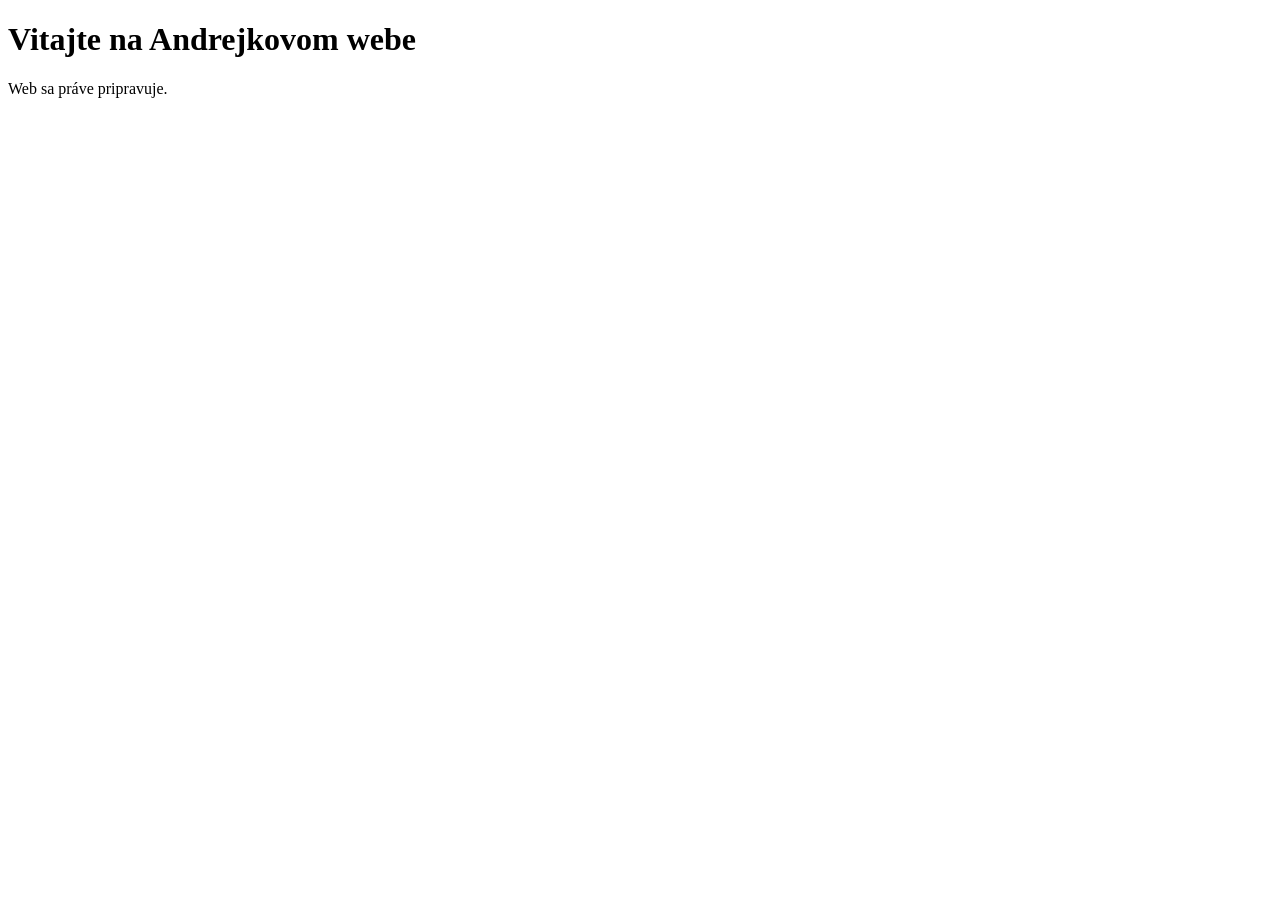
==== index.html @ 26a19dba "Add initial index.html for GitHub Pages" ====
<!DOCTYPE html>
<html lang="sk">
<head>
  <meta charset="UTF-8">
  <meta name="viewport" content="width=device-width, initial-scale=1.0">
  <title>Andrejkov web</title>
</head>
<body>
  <h1>Vitajte na Andrejkovom webe</h1>
  <p>Web sa práve pripravuje.</p>
</body>
</html>
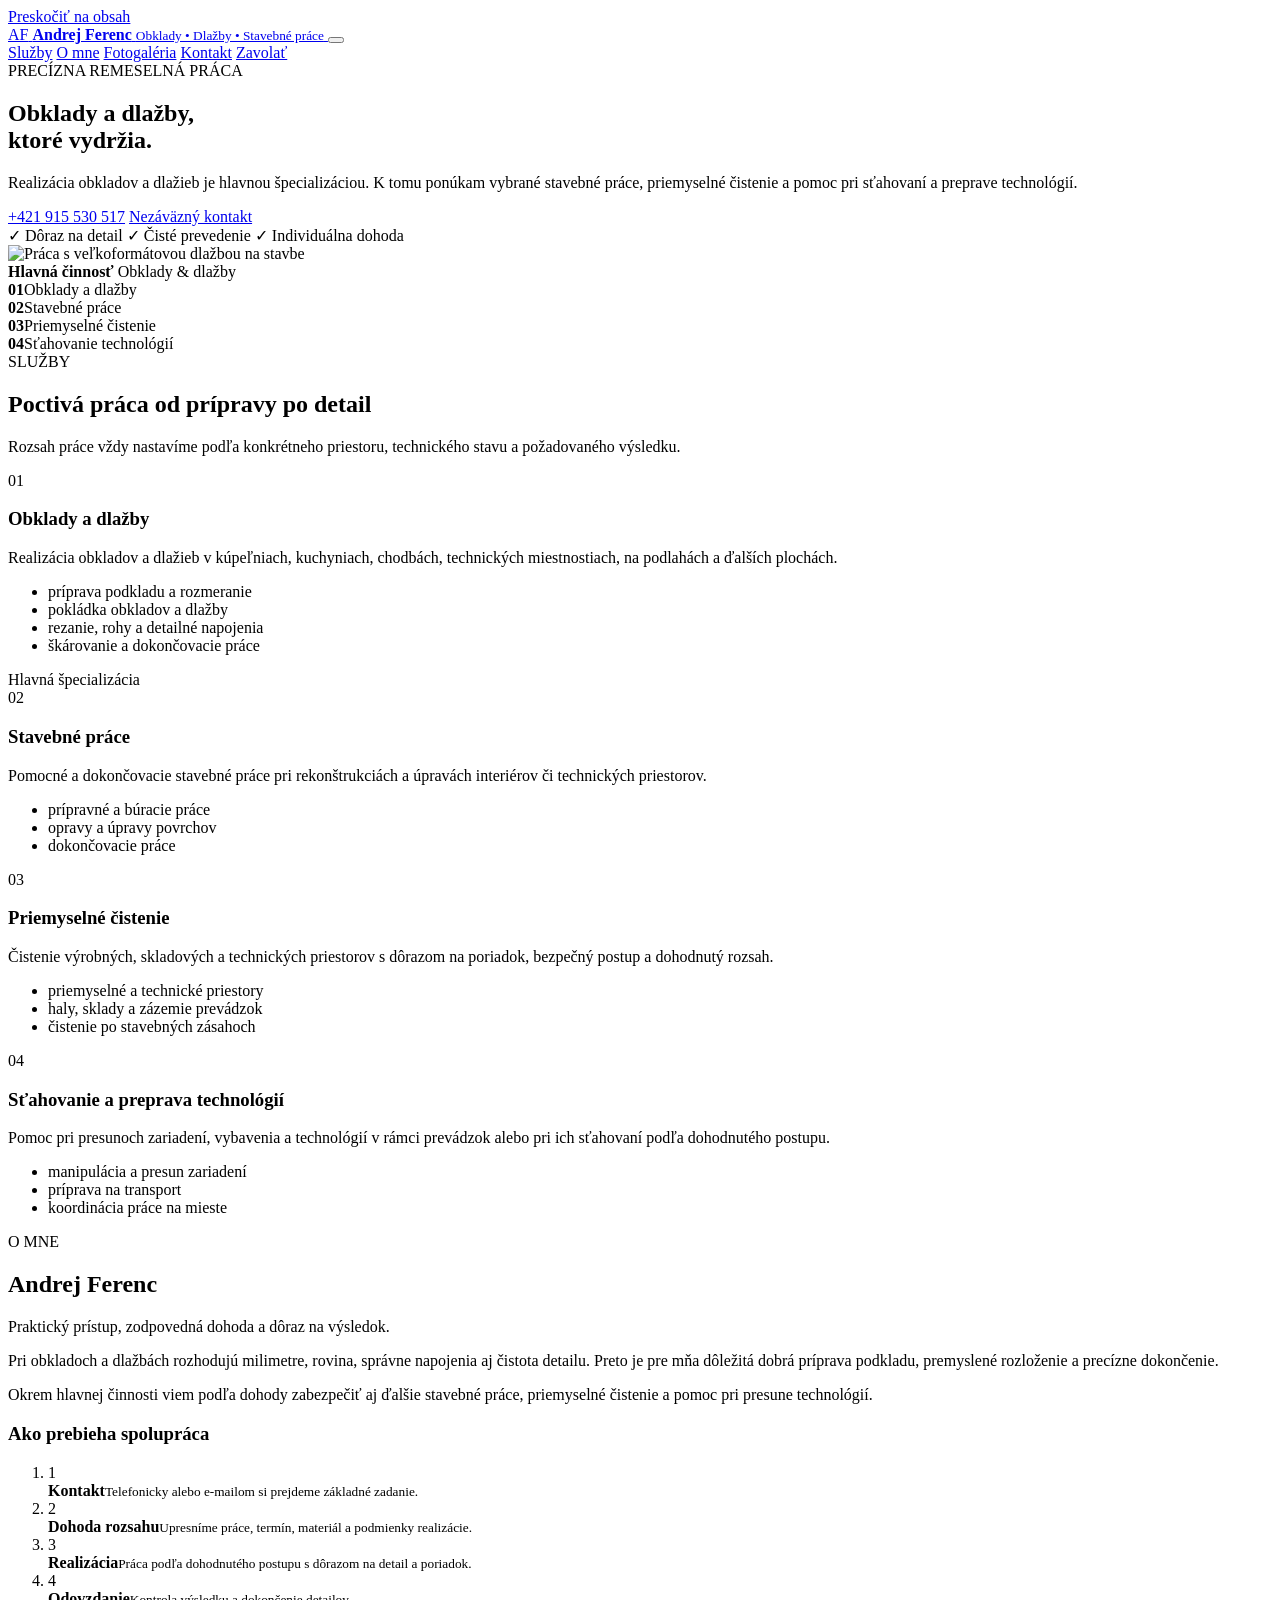
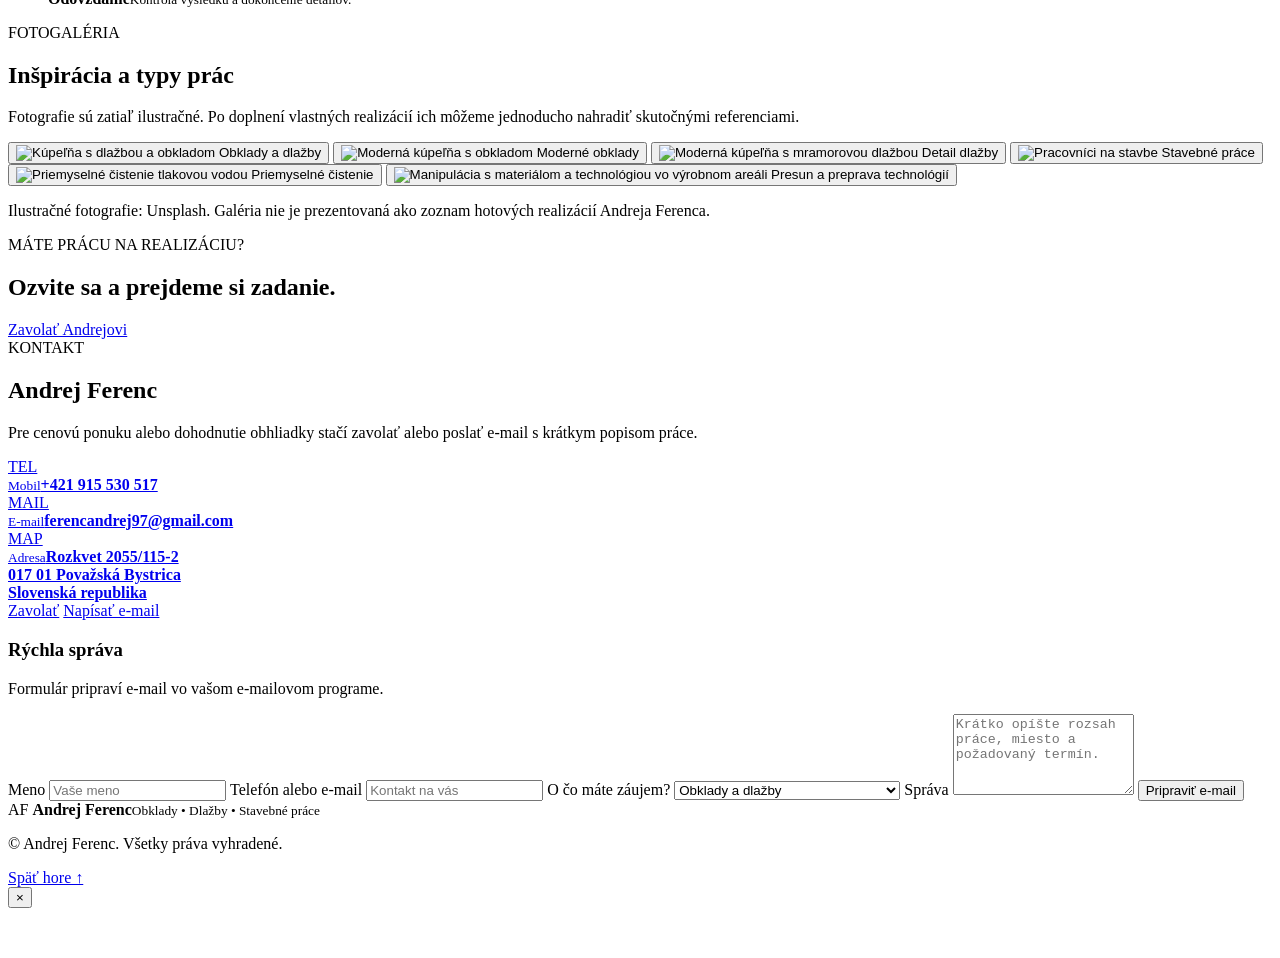
==== commit 461b31a1: "Build modern Andrej Ferenc services website" ====
--- a/index.html
+++ b/index.html
@@ -3,10 +3,290 @@
 <head>
   <meta charset="UTF-8">
   <meta name="viewport" content="width=device-width, initial-scale=1.0">
-  <title>Andrejkov web</title>
+  <meta name="description" content="Andrej Ferenc – obklady a dlažby, stavebné práce, priemyselné čistenie a sťahovanie technológií v Považskej Bystrici a podľa dohody aj mimo regiónu.">
+  <meta name="theme-color" content="#0b63ce">
+  <title>Andrej Ferenc | Obklady, dlažby a stavebné práce</title>
+  <link rel="preconnect" href="https://images.unsplash.com">
+  <link rel="stylesheet" href="styles.css">
 </head>
 <body>
-  <h1>Vitajte na Andrejkovom webe</h1>
-  <p>Web sa práve pripravuje.</p>
+  <a class="skip-link" href="#main">Preskočiť na obsah</a>
+
+  <header class="site-header" id="top">
+    <div class="container header-inner">
+      <a class="brand" href="#top" aria-label="Andrej Ferenc – domov">
+        <span class="brand-mark">AF</span>
+        <span class="brand-text">
+          <strong>Andrej Ferenc</strong>
+          <small>Obklady • Dlažby • Stavebné práce</small>
+        </span>
+      </a>
+
+      <button class="menu-toggle" type="button" aria-label="Otvoriť menu" aria-expanded="false" aria-controls="main-nav">
+        <span></span><span></span><span></span>
+      </button>
+
+      <nav class="main-nav" id="main-nav" aria-label="Hlavná navigácia">
+        <a href="#sluzby">Služby</a>
+        <a href="#o-mne">O mne</a>
+        <a href="#galeria">Fotogaléria</a>
+        <a href="#kontakt">Kontakt</a>
+        <a class="nav-cta" href="tel:+421915530517">Zavolať</a>
+      </nav>
+    </div>
+  </header>
+
+  <main id="main">
+    <section class="hero">
+      <div class="hero-grid container">
+        <div class="hero-copy">
+          <div class="eyebrow">PRECÍZNA REMESELNÁ PRÁCA</div>
+          <h1>Obklady a dlažby,<br><span>ktoré vydržia.</span></h1>
+          <p class="hero-lead">Realizácia obkladov a dlažieb je hlavnou špecializáciou. K tomu ponúkam vybrané stavebné práce, priemyselné čistenie a pomoc pri sťahovaní a preprave technológií.</p>
+          <div class="hero-actions">
+            <a class="btn btn-primary" href="tel:+421915530517">+421 915 530 517</a>
+            <a class="btn btn-secondary" href="#kontakt">Nezáväzný kontakt</a>
+          </div>
+          <div class="hero-points" aria-label="Hlavné výhody">
+            <span>✓ Dôraz na detail</span>
+            <span>✓ Čisté prevedenie</span>
+            <span>✓ Individuálna dohoda</span>
+          </div>
+        </div>
+
+        <div class="hero-media">
+          <div class="hero-image-wrap">
+            <img src="https://images.unsplash.com/photo-1773487521204-236914be03e6?auto=format&fit=crop&w=1200&q=82" alt="Práca s veľkoformátovou dlažbou na stavbe" loading="eager">
+            <div class="hero-badge">
+              <strong>Hlavná činnosť</strong>
+              <span>Obklady & dlažby</span>
+            </div>
+          </div>
+        </div>
+      </div>
+    </section>
+
+    <section class="stats-strip" aria-label="Prehľad služieb">
+      <div class="container stats-grid">
+        <div><strong>01</strong><span>Obklady a dlažby</span></div>
+        <div><strong>02</strong><span>Stavebné práce</span></div>
+        <div><strong>03</strong><span>Priemyselné čistenie</span></div>
+        <div><strong>04</strong><span>Sťahovanie technológií</span></div>
+      </div>
+    </section>
+
+    <section class="section" id="sluzby">
+      <div class="container">
+        <div class="section-heading">
+          <div>
+            <span class="eyebrow">SLUŽBY</span>
+            <h2>Poctivá práca od prípravy po detail</h2>
+          </div>
+          <p>Rozsah práce vždy nastavíme podľa konkrétneho priestoru, technického stavu a požadovaného výsledku.</p>
+        </div>
+
+        <div class="services-grid">
+          <article class="service-card service-card-main">
+            <div class="service-number">01</div>
+            <h3>Obklady a dlažby</h3>
+            <p>Realizácia obkladov a dlažieb v kúpeľniach, kuchyniach, chodbách, technických miestnostiach, na podlahách a ďalších plochách.</p>
+            <ul>
+              <li>príprava podkladu a rozmeranie</li>
+              <li>pokládka obkladov a dlažby</li>
+              <li>rezanie, rohy a detailné napojenia</li>
+              <li>škárovanie a dokončovacie práce</li>
+            </ul>
+            <span class="service-tag">Hlavná špecializácia</span>
+          </article>
+
+          <article class="service-card">
+            <div class="service-number">02</div>
+            <h3>Stavebné práce</h3>
+            <p>Pomocné a dokončovacie stavebné práce pri rekonštrukciách a úpravách interiérov či technických priestorov.</p>
+            <ul>
+              <li>prípravné a búracie práce</li>
+              <li>opravy a úpravy povrchov</li>
+              <li>dokončovacie práce</li>
+            </ul>
+          </article>
+
+          <article class="service-card">
+            <div class="service-number">03</div>
+            <h3>Priemyselné čistenie</h3>
+            <p>Čistenie výrobných, skladových a technických priestorov s dôrazom na poriadok, bezpečný postup a dohodnutý rozsah.</p>
+            <ul>
+              <li>priemyselné a technické priestory</li>
+              <li>haly, sklady a zázemie prevádzok</li>
+              <li>čistenie po stavebných zásahoch</li>
+            </ul>
+          </article>
+
+          <article class="service-card">
+            <div class="service-number">04</div>
+            <h3>Sťahovanie a preprava technológií</h3>
+            <p>Pomoc pri presunoch zariadení, vybavenia a technológií v rámci prevádzok alebo pri ich sťahovaní podľa dohodnutého postupu.</p>
+            <ul>
+              <li>manipulácia a presun zariadení</li>
+              <li>príprava na transport</li>
+              <li>koordinácia práce na mieste</li>
+            </ul>
+          </article>
+        </div>
+      </div>
+    </section>
+
+    <section class="section section-blue" id="o-mne">
+      <div class="container about-grid">
+        <div class="about-copy">
+          <span class="eyebrow eyebrow-light">O MNE</span>
+          <h2>Andrej Ferenc</h2>
+          <p class="about-lead">Praktický prístup, zodpovedná dohoda a dôraz na výsledok.</p>
+          <p>Pri obkladoch a dlažbách rozhodujú milimetre, rovina, správne napojenia aj čistota detailu. Preto je pre mňa dôležitá dobrá príprava podkladu, premyslené rozloženie a precízne dokončenie.</p>
+          <p>Okrem hlavnej činnosti viem podľa dohody zabezpečiť aj ďalšie stavebné práce, priemyselné čistenie a pomoc pri presune technológií.</p>
+        </div>
+        <div class="process-card">
+          <h3>Ako prebieha spolupráca</h3>
+          <ol>
+            <li><span>1</span><div><strong>Kontakt</strong><small>Telefonicky alebo e-mailom si prejdeme základné zadanie.</small></div></li>
+            <li><span>2</span><div><strong>Dohoda rozsahu</strong><small>Upresníme práce, termín, materiál a podmienky realizácie.</small></div></li>
+            <li><span>3</span><div><strong>Realizácia</strong><small>Práca podľa dohodnutého postupu s dôrazom na detail a poriadok.</small></div></li>
+            <li><span>4</span><div><strong>Odovzdanie</strong><small>Kontrola výsledku a dokončenie detailov.</small></div></li>
+          </ol>
+        </div>
+      </div>
+    </section>
+
+    <section class="section" id="galeria">
+      <div class="container">
+        <div class="section-heading gallery-heading">
+          <div>
+            <span class="eyebrow">FOTOGALÉRIA</span>
+            <h2>Inšpirácia a typy prác</h2>
+          </div>
+          <p>Fotografie sú zatiaľ ilustračné. Po doplnení vlastných realizácií ich môžeme jednoducho nahradiť skutočnými referenciami.</p>
+        </div>
+
+        <div class="gallery-grid">
+          <button class="gallery-item gallery-item-large" data-title="Obklady a dlažby" data-image="https://images.unsplash.com/photo-1706670351471-14d52ffa2e67?auto=format&fit=crop&w=1800&q=86" aria-label="Otvoriť fotografiu obkladov a dlažby">
+            <img src="https://images.unsplash.com/photo-1706670351471-14d52ffa2e67?auto=format&fit=crop&w=1000&q=82" alt="Kúpeľňa s dlažbou a obkladom" loading="lazy">
+            <span>Obklady a dlažby</span>
+          </button>
+          <button class="gallery-item" data-title="Moderné obklady" data-image="https://images.unsplash.com/photo-1786455588119-5ee708597eb1?auto=format&fit=crop&w=1800&q=86" aria-label="Otvoriť fotografiu moderných obkladov">
+            <img src="https://images.unsplash.com/photo-1786455588119-5ee708597eb1?auto=format&fit=crop&w=900&q=82" alt="Moderná kúpeľňa s obkladom" loading="lazy">
+            <span>Moderné obklady</span>
+          </button>
+          <button class="gallery-item" data-title="Detail dlažby" data-image="https://images.unsplash.com/photo-1782805134528-9b4e58e20069?auto=format&fit=crop&w=1800&q=86" aria-label="Otvoriť fotografiu detailu dlažby">
+            <img src="https://images.unsplash.com/photo-1782805134528-9b4e58e20069?auto=format&fit=crop&w=900&q=82" alt="Moderná kúpeľňa s mramorovou dlažbou" loading="lazy">
+            <span>Detail dlažby</span>
+          </button>
+          <button class="gallery-item" data-title="Stavebné práce" data-image="https://images.unsplash.com/photo-1777919393703-ad0a60555274?auto=format&fit=crop&w=1800&q=86" aria-label="Otvoriť fotografiu stavebných prác">
+            <img src="https://images.unsplash.com/photo-1777919393703-ad0a60555274?auto=format&fit=crop&w=900&q=82" alt="Pracovníci na stavbe" loading="lazy">
+            <span>Stavebné práce</span>
+          </button>
+          <button class="gallery-item" data-title="Priemyselné čistenie" data-image="https://images.unsplash.com/photo-1779517226302-029fb0f68ba1?auto=format&fit=crop&w=1800&q=86" aria-label="Otvoriť fotografiu priemyselného čistenia">
+            <img src="https://images.unsplash.com/photo-1779517226302-029fb0f68ba1?auto=format&fit=crop&w=900&q=82" alt="Priemyselné čistenie tlakovou vodou" loading="lazy">
+            <span>Priemyselné čistenie</span>
+          </button>
+          <button class="gallery-item gallery-item-wide" data-title="Presun a preprava technológií" data-image="https://images.unsplash.com/photo-1776493929304-dfe4d50ae96b?auto=format&fit=crop&w=1800&q=86" aria-label="Otvoriť fotografiu manipulácie s technológiami">
+            <img src="https://images.unsplash.com/photo-1776493929304-dfe4d50ae96b?auto=format&fit=crop&w=1200&q=82" alt="Manipulácia s materiálom a technológiou vo výrobnom areáli" loading="lazy">
+            <span>Presun a preprava technológií</span>
+          </button>
+        </div>
+        <p class="photo-note">Ilustračné fotografie: Unsplash. Galéria nie je prezentovaná ako zoznam hotových realizácií Andreja Ferenca.</p>
+      </div>
+    </section>
+
+    <section class="cta-band">
+      <div class="container cta-band-inner">
+        <div>
+          <span class="eyebrow eyebrow-light">MÁTE PRÁCU NA REALIZÁCIU?</span>
+          <h2>Ozvite sa a prejdeme si zadanie.</h2>
+        </div>
+        <a class="btn btn-white" href="tel:+421915530517">Zavolať Andrejovi</a>
+      </div>
+    </section>
+
+    <section class="section contact-section" id="kontakt">
+      <div class="container">
+        <div class="section-heading">
+          <div>
+            <span class="eyebrow">KONTAKT</span>
+            <h2>Andrej Ferenc</h2>
+          </div>
+          <p>Pre cenovú ponuku alebo dohodnutie obhliadky stačí zavolať alebo poslať e-mail s krátkym popisom práce.</p>
+        </div>
+
+        <div class="contact-grid">
+          <div class="contact-card">
+            <a class="contact-row" href="tel:+421915530517">
+              <span class="contact-icon">TEL</span>
+              <div><small>Mobil</small><strong>+421 915 530 517</strong></div>
+            </a>
+            <a class="contact-row" href="mailto:ferencandrej97@gmail.com">
+              <span class="contact-icon">MAIL</span>
+              <div><small>E-mail</small><strong>ferencandrej97@gmail.com</strong></div>
+            </a>
+            <a class="contact-row" href="https://www.google.com/maps/search/?api=1&query=Rozkvet+2055%2F115-2%2C+017+01+Pova%C5%BEsk%C3%A1+Bystrica%2C+Slovakia" target="_blank" rel="noopener noreferrer">
+              <span class="contact-icon">MAP</span>
+              <div><small>Adresa</small><strong>Rozkvet 2055/115-2<br>017 01 Považská Bystrica<br>Slovenská republika</strong></div>
+            </a>
+            <div class="contact-actions">
+              <a class="btn btn-primary" href="tel:+421915530517">Zavolať</a>
+              <a class="btn btn-secondary" href="mailto:ferencandrej97@gmail.com">Napísať e-mail</a>
+            </div>
+          </div>
+
+          <form class="contact-form" id="contact-form">
+            <h3>Rýchla správa</h3>
+            <p>Formulár pripraví e-mail vo vašom e-mailovom programe.</p>
+            <label>
+              Meno
+              <input type="text" name="name" autocomplete="name" placeholder="Vaše meno" required>
+            </label>
+            <label>
+              Telefón alebo e-mail
+              <input type="text" name="contact" placeholder="Kontakt na vás" required>
+            </label>
+            <label>
+              O čo máte záujem?
+              <select name="service">
+                <option>Obklady a dlažby</option>
+                <option>Stavebné práce</option>
+                <option>Priemyselné čistenie</option>
+                <option>Sťahovanie a preprava technológií</option>
+                <option>Iné</option>
+              </select>
+            </label>
+            <label>
+              Správa
+              <textarea name="message" rows="5" placeholder="Krátko opíšte rozsah práce, miesto a požadovaný termín."></textarea>
+            </label>
+            <button class="btn btn-primary btn-full" type="submit">Pripraviť e-mail</button>
+          </form>
+        </div>
+      </div>
+    </section>
+  </main>
+
+  <footer class="site-footer">
+    <div class="container footer-inner">
+      <div class="brand brand-footer">
+        <span class="brand-mark">AF</span>
+        <span class="brand-text"><strong>Andrej Ferenc</strong><small>Obklady • Dlažby • Stavebné práce</small></span>
+      </div>
+      <p>© <span id="year"></span> Andrej Ferenc. Všetky práva vyhradené.</p>
+      <a href="#top">Späť hore ↑</a>
+    </div>
+  </footer>
+
+  <div class="lightbox" id="lightbox" aria-hidden="true" role="dialog" aria-label="Náhľad fotografie">
+    <button class="lightbox-close" type="button" aria-label="Zavrieť fotogalériu">×</button>
+    <figure>
+      <img src="" alt="">
+      <figcaption></figcaption>
+    </figure>
+  </div>
+
+  <script src="script.js"></script>
 </body>
 </html>
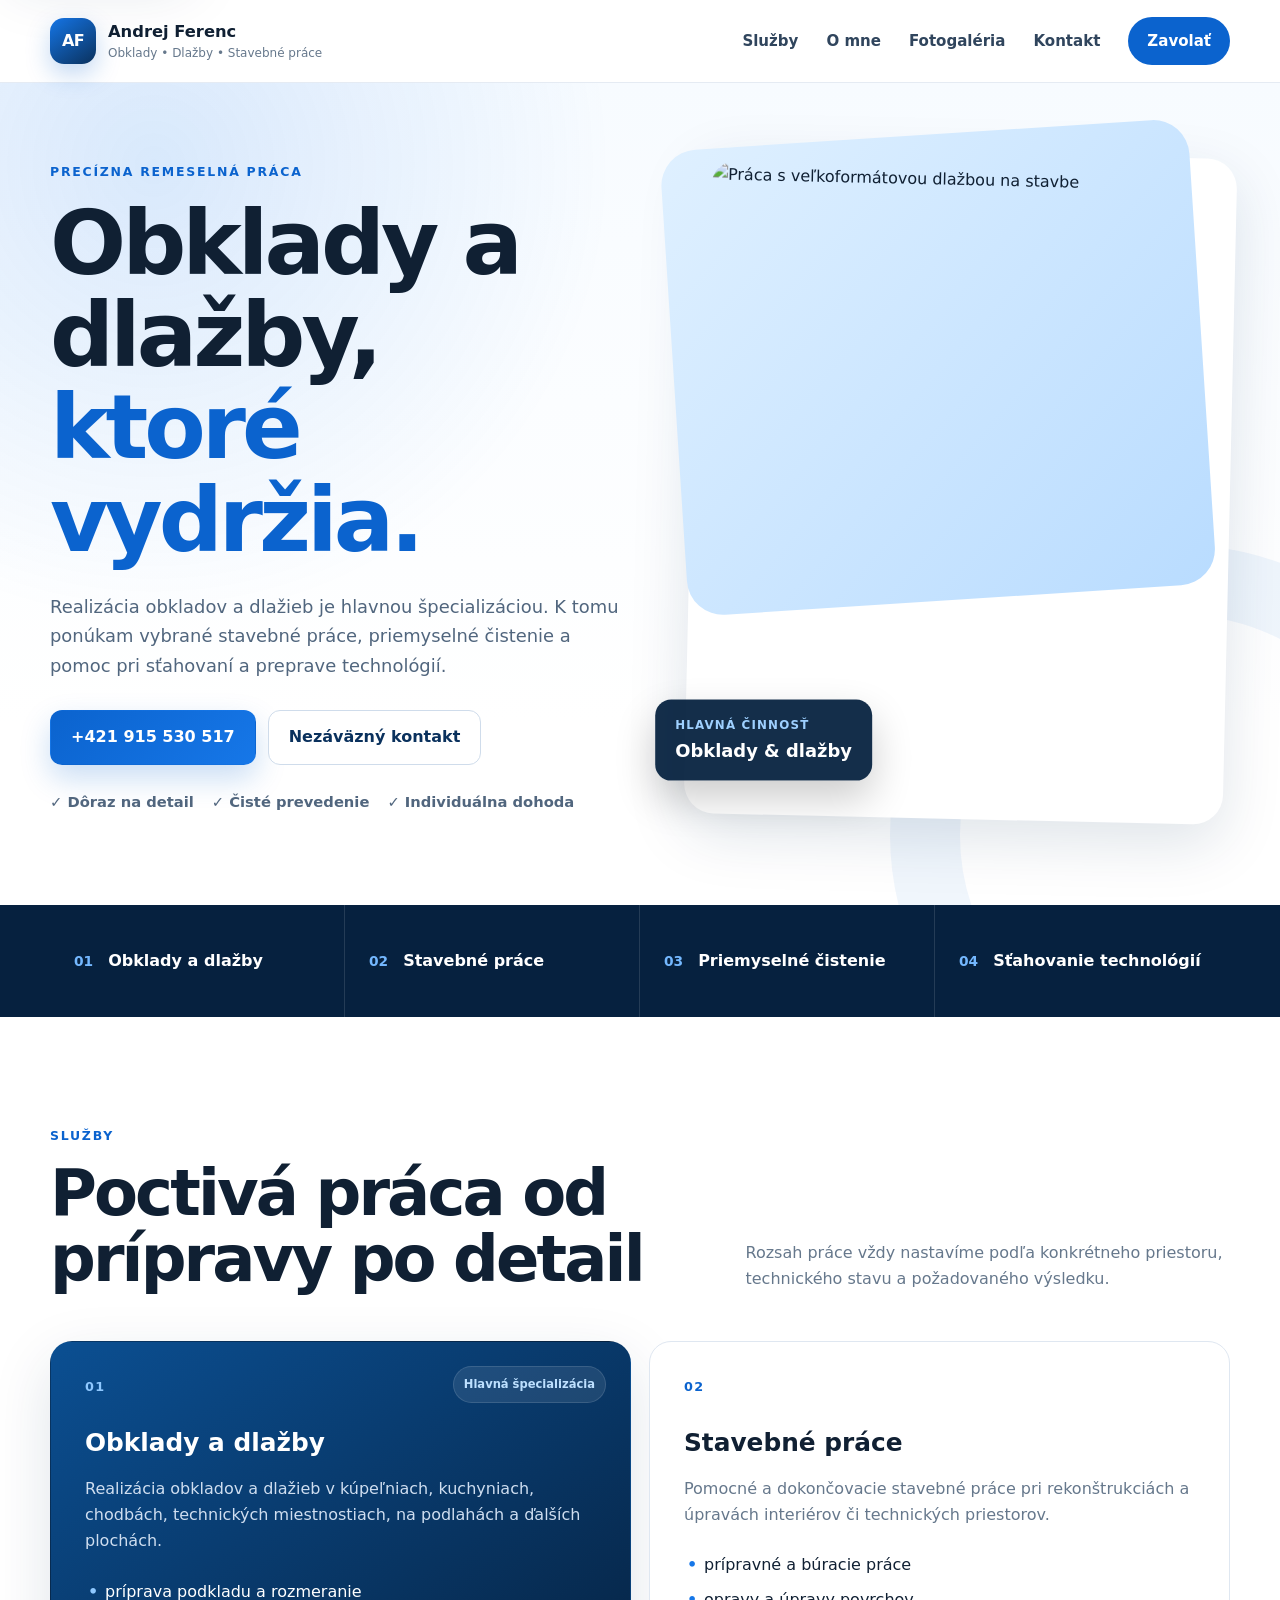
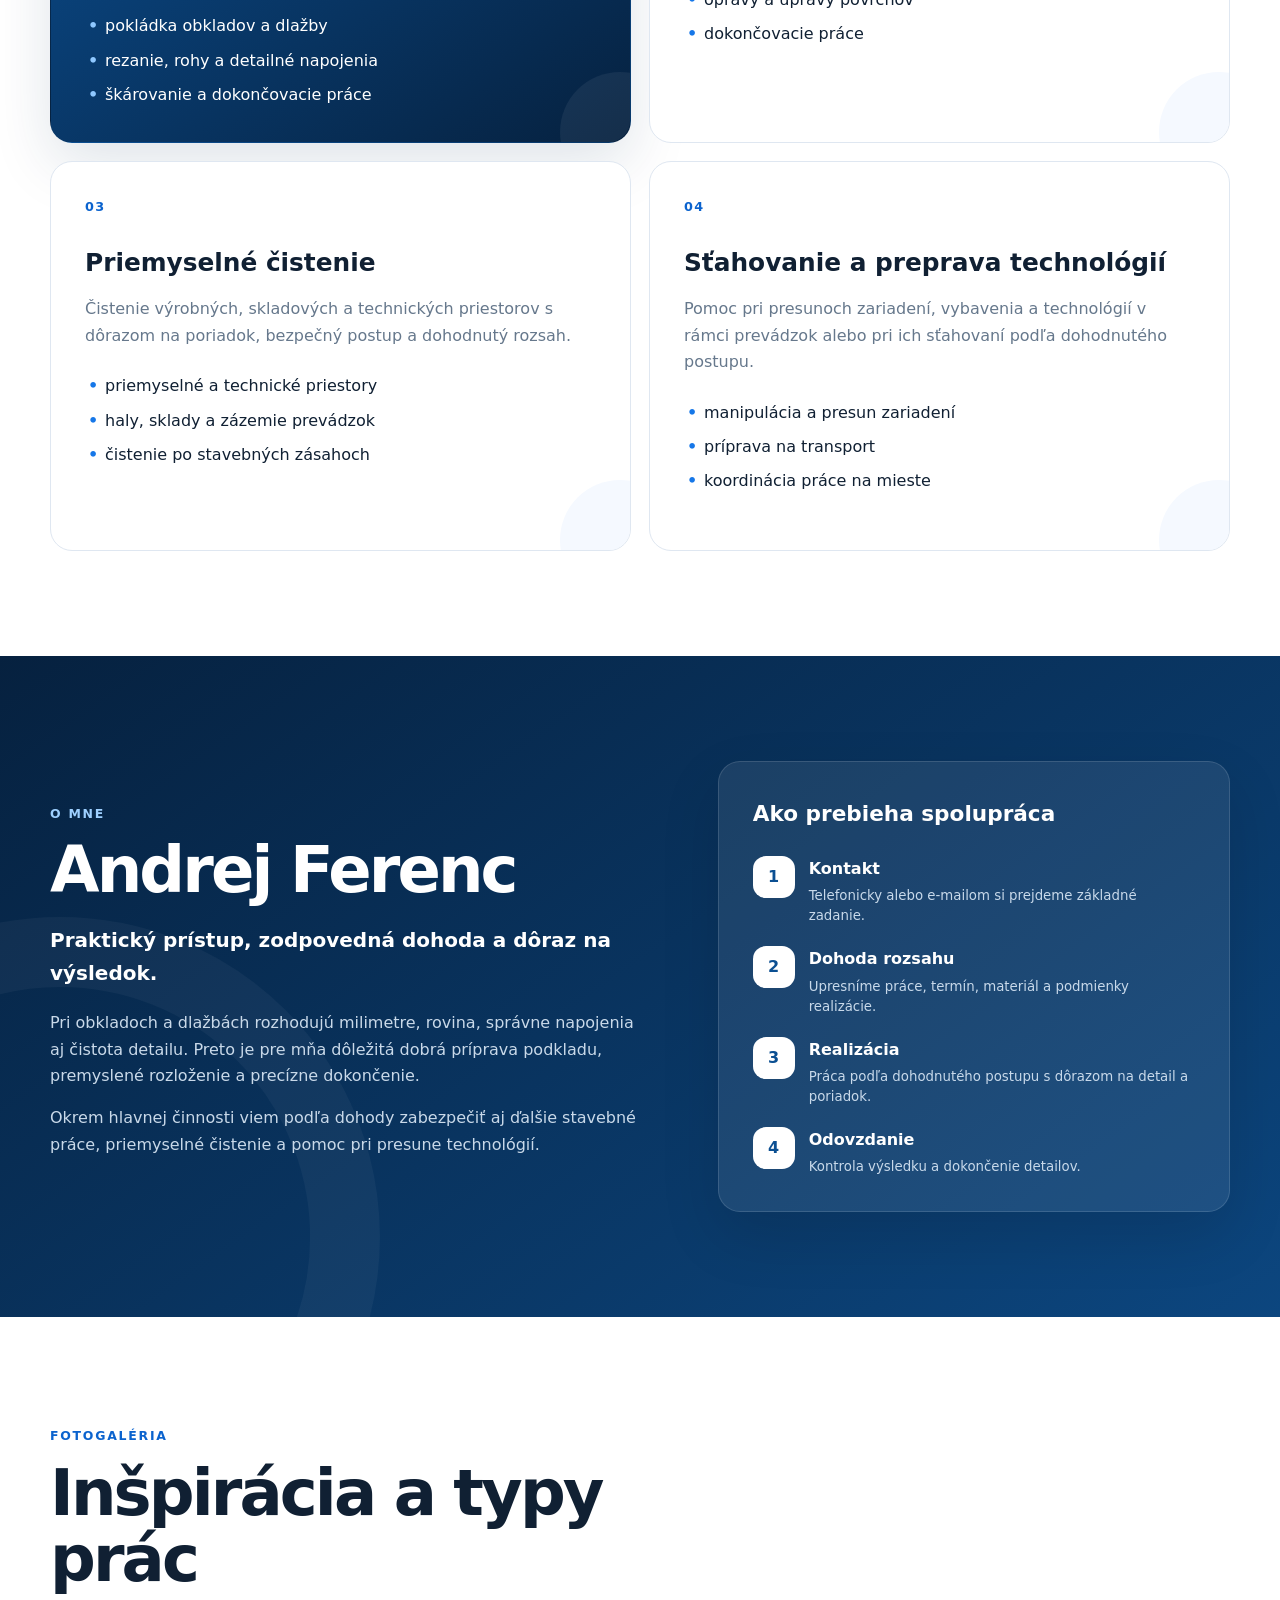
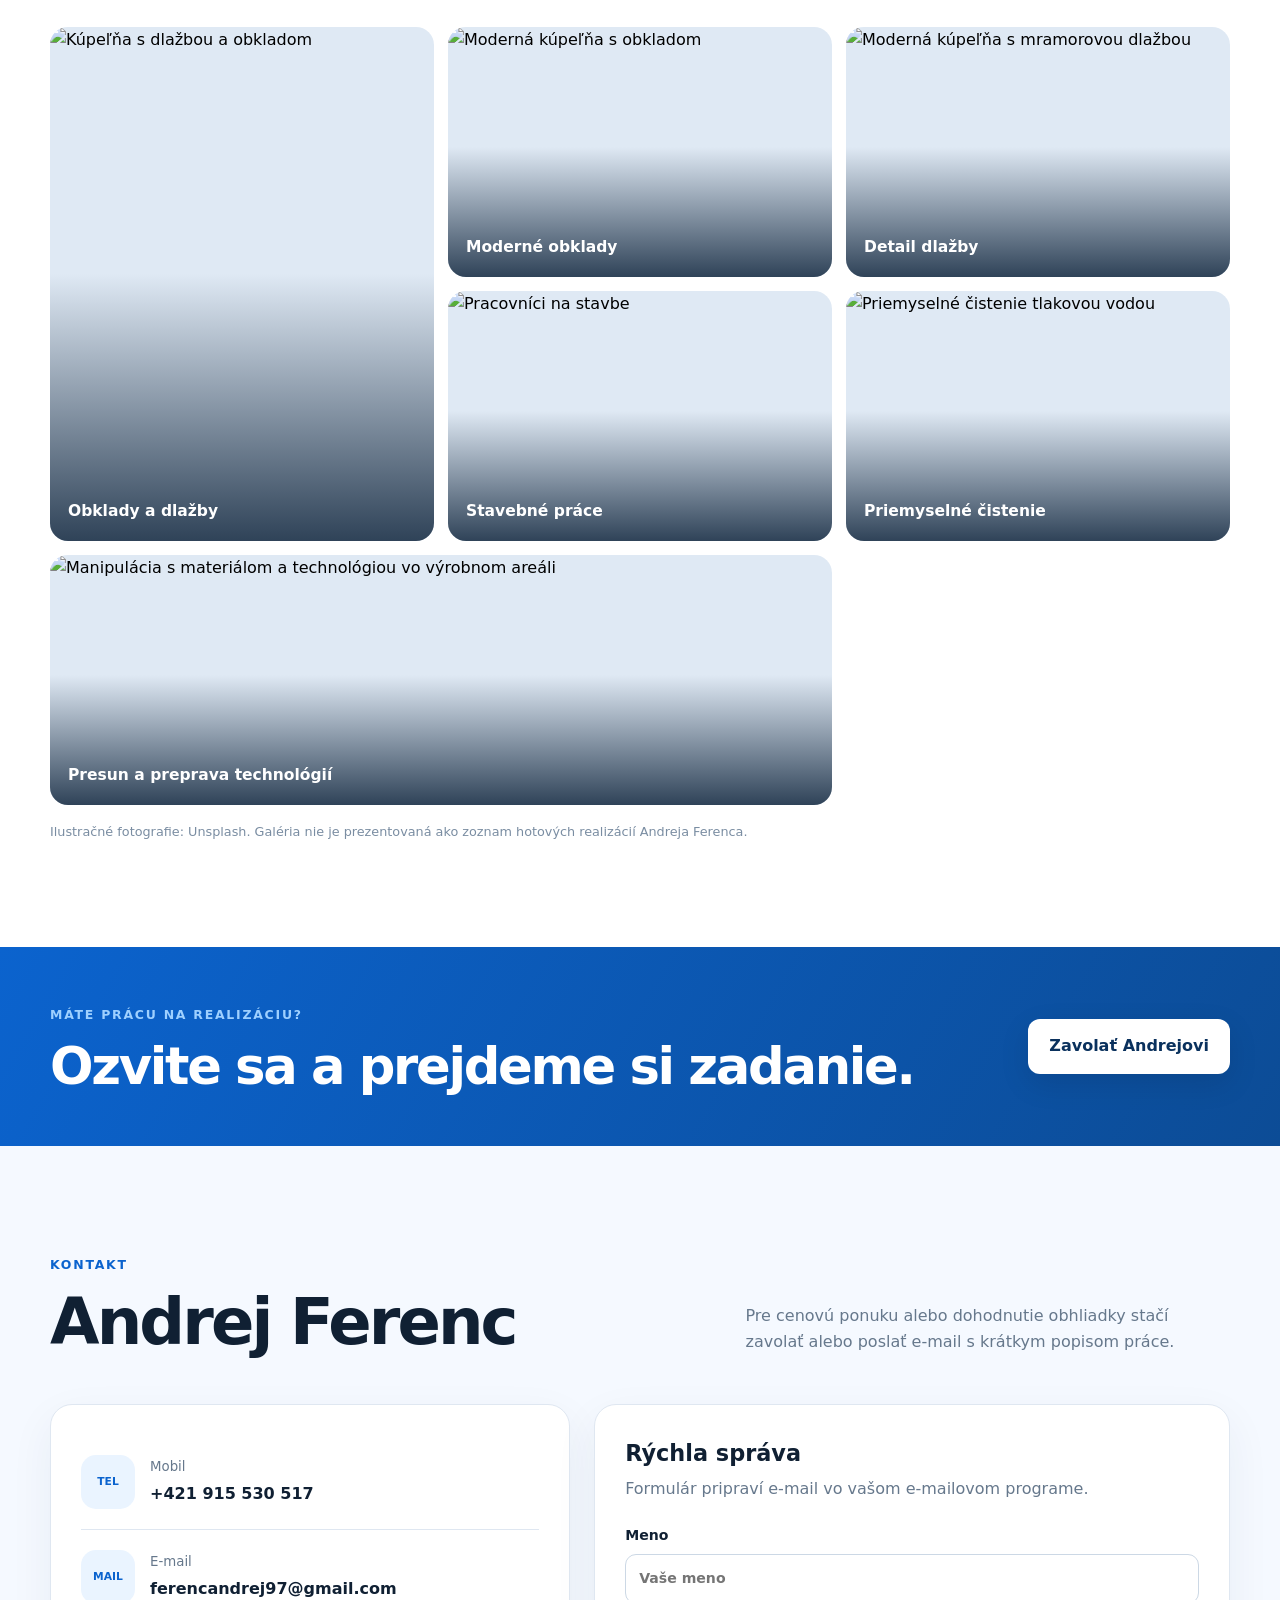
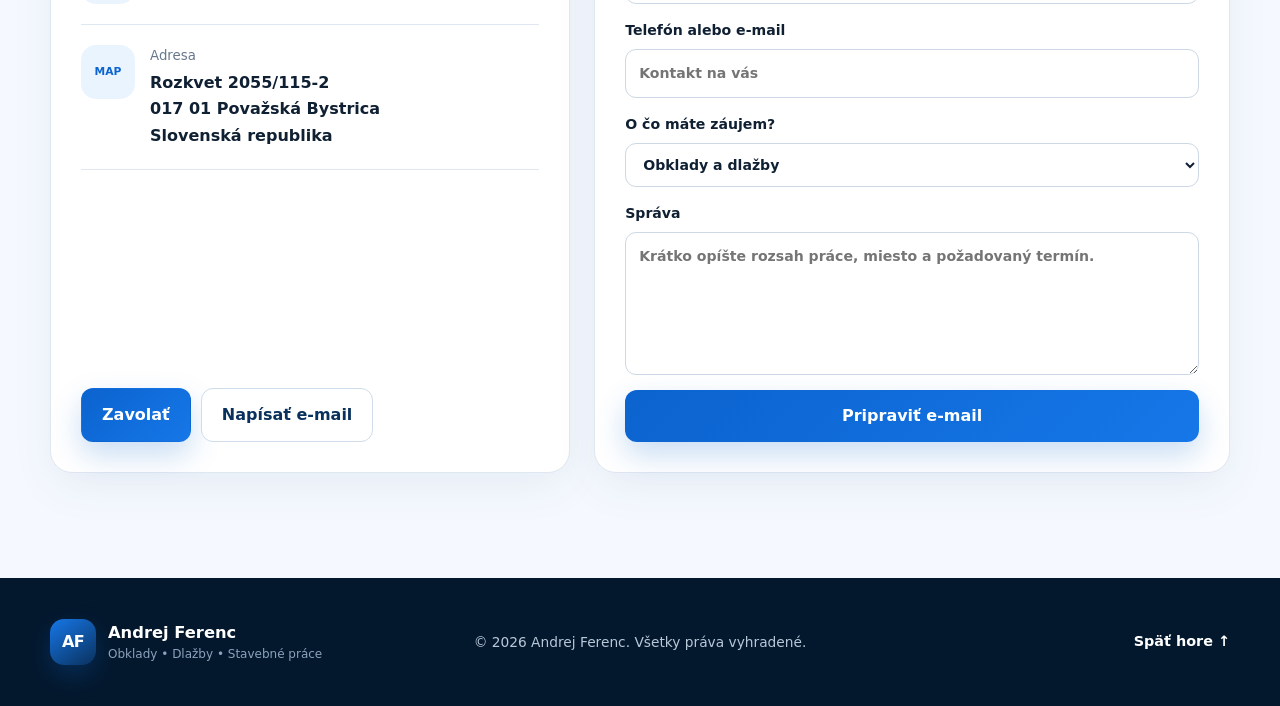
==== commit 638caaec: "Remove gallery placeholder note" ====
--- a/index.html
+++ b/index.html
@@ -163,7 +163,6 @@
             <span class="eyebrow">FOTOGALÉRIA</span>
             <h2>Inšpirácia a typy prác</h2>
           </div>
-          <p>Fotografie sú zatiaľ ilustračné. Po doplnení vlastných realizácií ich môžeme jednoducho nahradiť skutočnými referenciami.</p>
         </div>
 
         <div class="gallery-grid">
@@ -289,4 +288,4 @@
 
   <script src="script.js"></script>
 </body>
-</html>
+</html>
--- a/styles.css
+++ b/styles.css
@@ -0,0 +1,230 @@
+:root {
+  --blue-950: #06213f;
+  --blue-900: #0a315d;
+  --blue-800: #0b4f92;
+  --blue-700: #0b63ce;
+  --blue-600: #1677e8;
+  --blue-100: #eaf4ff;
+  --blue-50: #f5f9ff;
+  --ink: #102033;
+  --muted: #66788c;
+  --line: #dfe7f1;
+  --white: #ffffff;
+  --shadow: 0 20px 60px rgba(8, 43, 83, 0.13);
+  --radius-xl: 30px;
+  --radius-lg: 22px;
+  --radius-md: 16px;
+  --container: 1180px;
+}
+
+* { box-sizing: border-box; }
+html { scroll-behavior: smooth; }
+body {
+  margin: 0;
+  font-family: Inter, ui-sans-serif, system-ui, -apple-system, BlinkMacSystemFont, "Segoe UI", sans-serif;
+  color: var(--ink);
+  background: var(--white);
+  line-height: 1.65;
+}
+img { display: block; max-width: 100%; }
+a { color: inherit; text-decoration: none; }
+button, input, select, textarea { font: inherit; }
+button { cursor: pointer; }
+.container { width: min(calc(100% - 40px), var(--container)); margin-inline: auto; }
+.skip-link { position: fixed; left: 12px; top: -80px; z-index: 999; background: #fff; padding: 10px 14px; border-radius: 8px; box-shadow: var(--shadow); }
+.skip-link:focus { top: 12px; }
+
+.site-header {
+  position: sticky;
+  top: 0;
+  z-index: 50;
+  background: rgba(255,255,255,.92);
+  backdrop-filter: blur(14px);
+  border-bottom: 1px solid rgba(223,231,241,.8);
+}
+.header-inner { min-height: 82px; display: flex; align-items: center; justify-content: space-between; gap: 24px; }
+.brand { display: inline-flex; align-items: center; gap: 12px; }
+.brand-mark {
+  width: 46px; height: 46px; border-radius: 14px; display: grid; place-items: center;
+  color: var(--white); font-weight: 900; letter-spacing: -.04em;
+  background: linear-gradient(145deg, var(--blue-600), var(--blue-900));
+  box-shadow: 0 10px 24px rgba(11,99,206,.25);
+}
+.brand-text { display: grid; line-height: 1.2; gap: 4px; }
+.brand-text strong { font-size: 1.02rem; }
+.brand-text small { color: var(--muted); font-size: .75rem; }
+.main-nav { display: flex; align-items: center; gap: 28px; font-weight: 700; font-size: .94rem; }
+.main-nav a:not(.nav-cta) { color: #30455d; }
+.main-nav a:not(.nav-cta):hover { color: var(--blue-700); }
+.nav-cta { padding: 12px 19px; color: #fff; background: var(--blue-700); border-radius: 999px; }
+.menu-toggle { display: none; width: 44px; height: 44px; padding: 10px; border: 1px solid var(--line); background: #fff; border-radius: 12px; }
+.menu-toggle span { display: block; height: 2px; background: var(--ink); margin: 5px 0; }
+
+.hero { overflow: hidden; position: relative; background:
+  radial-gradient(circle at 12% 10%, rgba(22,119,232,.14), transparent 34%),
+  linear-gradient(180deg, #f7fbff 0%, #fff 78%);
+}
+.hero::after { content: ""; position: absolute; width: 440px; height: 440px; border-radius: 50%; right: -190px; bottom: -220px; border: 70px solid rgba(11,99,206,.06); }
+.hero-grid { min-height: 700px; display: grid; grid-template-columns: 1.04fr .96fr; gap: 58px; align-items: center; padding-block: 70px 86px; position: relative; z-index: 1; }
+.eyebrow { display: inline-block; color: var(--blue-700); font-size: .78rem; font-weight: 900; letter-spacing: .14em; margin-bottom: 14px; }
+.eyebrow-light { color: #9ed0ff; }
+.hero h1, .section h2, .cta-band h2 { margin: 0; line-height: 1.03; letter-spacing: -.045em; }
+.hero h1 { font-size: clamp(3.3rem, 7vw, 6.3rem); max-width: 820px; }
+.hero h1 span { color: var(--blue-700); }
+.hero-lead { max-width: 700px; color: #51667e; font-size: 1.12rem; margin: 26px 0 30px; }
+.hero-actions { display: flex; flex-wrap: wrap; gap: 12px; margin-bottom: 25px; }
+.btn { min-height: 48px; display: inline-flex; align-items: center; justify-content: center; gap: 8px; padding: 13px 20px; border-radius: 12px; border: 1px solid transparent; font-weight: 850; transition: transform .2s ease, box-shadow .2s ease, background .2s ease; }
+.btn:hover { transform: translateY(-2px); }
+.btn-primary { color: #fff; background: linear-gradient(135deg, var(--blue-700), var(--blue-600)); box-shadow: 0 13px 30px rgba(11,99,206,.22); }
+.btn-secondary { background: #fff; border-color: #cfdceb; color: var(--blue-900); }
+.btn-white { background: #fff; color: var(--blue-900); box-shadow: 0 10px 30px rgba(0,0,0,.1); }
+.btn-full { width: 100%; border: 0; }
+.hero-points { display: flex; flex-wrap: wrap; gap: 10px 18px; color: #51667e; font-size: .92rem; font-weight: 700; }
+.hero-media { position: relative; }
+.hero-image-wrap { position: relative; border-radius: var(--radius-xl); padding: 14px; background: #fff; box-shadow: var(--shadow); transform: rotate(1.3deg); }
+.hero-image-wrap::before { content: ""; position: absolute; inset: -18px 30px auto -20px; height: 70%; background: linear-gradient(135deg, #dff0ff, #b9dcff); border-radius: 36px; z-index: -1; transform: rotate(-5deg); }
+.hero-image-wrap img { width: 100%; aspect-ratio: 4/5; object-fit: cover; object-position: center; border-radius: 22px; }
+.hero-badge { position: absolute; left: -30px; bottom: 34px; background: rgba(6,33,63,.94); color: #fff; padding: 16px 20px; border-radius: 16px; box-shadow: 0 18px 40px rgba(0,0,0,.2); transform: rotate(-1.3deg); }
+.hero-badge strong, .hero-badge span { display: block; }
+.hero-badge strong { font-size: .74rem; text-transform: uppercase; letter-spacing: .1em; color: #9ed0ff; }
+.hero-badge span { font-size: 1.12rem; font-weight: 850; }
+
+.stats-strip { background: var(--blue-950); color: #fff; }
+.stats-grid { display: grid; grid-template-columns: repeat(4,1fr); }
+.stats-grid > div { min-height: 112px; padding: 24px 24px; display: flex; gap: 15px; align-items: center; border-right: 1px solid rgba(255,255,255,.12); }
+.stats-grid > div:last-child { border-right: 0; }
+.stats-grid strong { color: #74b8ff; font-size: .86rem; }
+.stats-grid span { font-weight: 800; }
+
+.section { padding: 105px 0; }
+.section-heading { display: grid; grid-template-columns: 1.15fr .85fr; align-items: end; gap: 40px; margin-bottom: 48px; }
+.section-heading h2, .section-blue h2, .cta-band h2 { font-size: clamp(2.35rem, 5vw, 4.35rem); }
+.section-heading > p { margin: 0; color: var(--muted); max-width: 540px; justify-self: end; }
+.services-grid { display: grid; grid-template-columns: repeat(2, 1fr); gap: 18px; }
+.service-card { position: relative; min-height: 390px; padding: 34px; border: 1px solid var(--line); border-radius: var(--radius-lg); background: #fff; overflow: hidden; }
+.service-card::after { content: ""; position: absolute; width: 120px; height: 120px; border-radius: 50%; right: -50px; bottom: -50px; background: var(--blue-50); }
+.service-card-main { color: #fff; background: linear-gradient(145deg, var(--blue-800), var(--blue-950)); border-color: transparent; box-shadow: var(--shadow); }
+.service-card-main::after { background: rgba(255,255,255,.06); }
+.service-number { font-size: .8rem; font-weight: 900; letter-spacing: .1em; color: var(--blue-700); margin-bottom: 26px; }
+.service-card-main .service-number { color: #8fc8ff; }
+.service-card h3 { margin: 0 0 12px; font-size: 1.55rem; }
+.service-card p { margin: 0; color: var(--muted); max-width: 620px; }
+.service-card-main p { color: #cfdef0; }
+.service-card ul { margin: 24px 0 0; padding: 0; list-style: none; display: grid; gap: 8px; }
+.service-card li { position: relative; padding-left: 20px; }
+.service-card li::before { content: "•"; position: absolute; left: 3px; color: var(--blue-600); font-weight: 900; }
+.service-card-main li::before { color: #8fc8ff; }
+.service-tag { position: absolute; right: 24px; top: 24px; padding: 8px 10px; background: rgba(255,255,255,.09); color: #bde0ff; border: 1px solid rgba(255,255,255,.12); border-radius: 999px; font-size: .72rem; font-weight: 800; }
+
+.section-blue { position: relative; overflow: hidden; color: #fff; background: linear-gradient(145deg, var(--blue-950), #0c467f); }
+.section-blue::before { content: ""; position: absolute; width: 500px; height: 500px; border-radius: 50%; left: -260px; bottom: -240px; border: 70px solid rgba(255,255,255,.04); }
+.about-grid { position: relative; display: grid; grid-template-columns: 1fr .86fr; gap: 72px; align-items: center; }
+.about-copy p { color: #c9d9e9; max-width: 680px; }
+.about-lead { color: #fff !important; font-size: 1.25rem; font-weight: 750; }
+.process-card { padding: 34px; background: rgba(255,255,255,.08); border: 1px solid rgba(255,255,255,.13); border-radius: var(--radius-lg); box-shadow: 0 24px 60px rgba(0,0,0,.12); }
+.process-card h3 { margin: 0 0 24px; font-size: 1.35rem; }
+.process-card ol { margin: 0; padding: 0; list-style: none; display: grid; gap: 20px; }
+.process-card li { display: grid; grid-template-columns: 42px 1fr; gap: 14px; align-items: start; }
+.process-card li > span { width: 42px; height: 42px; display: grid; place-items: center; border-radius: 13px; background: #fff; color: var(--blue-800); font-weight: 900; }
+.process-card li div { display: grid; gap: 4px; }
+.process-card small { color: #c8d9ea; line-height: 1.5; }
+
+.gallery-heading { margin-bottom: 34px; }
+.gallery-grid { display: grid; grid-template-columns: repeat(3, 1fr); grid-auto-rows: 250px; gap: 14px; }
+.gallery-item { position: relative; overflow: hidden; border: 0; padding: 0; border-radius: 18px; background: #dfe9f4; text-align: left; }
+.gallery-item-large { grid-row: span 2; }
+.gallery-item-wide { grid-column: span 2; }
+.gallery-item img { width: 100%; height: 100%; object-fit: cover; transition: transform .45s ease, filter .3s ease; }
+.gallery-item::after { content: ""; position: absolute; inset: 0; background: linear-gradient(180deg, transparent 48%, rgba(3,25,49,.8)); }
+.gallery-item span { position: absolute; left: 18px; right: 18px; bottom: 16px; z-index: 2; color: #fff; font-weight: 850; font-size: .97rem; }
+.gallery-item:hover img { transform: scale(1.045); filter: saturate(1.07); }
+.photo-note { color: #7a8da2; font-size: .8rem; margin: 16px 0 0; }
+
+.cta-band { padding: 54px 0; color: #fff; background: linear-gradient(120deg, var(--blue-700), #0c4c96); }
+.cta-band-inner { display: flex; justify-content: space-between; gap: 30px; align-items: center; }
+.cta-band h2 { font-size: clamp(2rem, 4vw, 3.4rem); }
+
+.contact-section { background: var(--blue-50); }
+.contact-grid { display: grid; grid-template-columns: .9fr 1.1fr; gap: 24px; align-items: stretch; }
+.contact-card, .contact-form { background: #fff; border: 1px solid var(--line); border-radius: var(--radius-lg); padding: 30px; box-shadow: 0 15px 45px rgba(8,43,83,.06); }
+.contact-card { display: flex; flex-direction: column; }
+.contact-row { display: grid; grid-template-columns: 54px 1fr; gap: 15px; padding: 20px 0; border-bottom: 1px solid var(--line); }
+.contact-row:hover strong { color: var(--blue-700); }
+.contact-icon { width: 54px; height: 54px; display: grid; place-items: center; border-radius: 15px; background: var(--blue-100); color: var(--blue-700); font-size: .67rem; font-weight: 900; }
+.contact-row div { display: grid; gap: 3px; align-content: center; }
+.contact-row small { color: var(--muted); }
+.contact-row strong { transition: color .2s ease; overflow-wrap: anywhere; }
+.contact-actions { margin-top: auto; padding-top: 28px; display: flex; flex-wrap: wrap; gap: 10px; }
+.contact-form h3 { margin: 0 0 4px; font-size: 1.4rem; }
+.contact-form > p { margin: 0 0 22px; color: var(--muted); }
+.contact-form label { display: grid; gap: 7px; margin-bottom: 15px; font-size: .88rem; font-weight: 800; }
+.contact-form input, .contact-form select, .contact-form textarea { width: 100%; border: 1px solid #ccd8e5; border-radius: 11px; padding: 12px 13px; color: var(--ink); background: #fff; outline: none; transition: border .2s ease, box-shadow .2s ease; }
+.contact-form textarea { resize: vertical; min-height: 120px; }
+.contact-form input:focus, .contact-form select:focus, .contact-form textarea:focus { border-color: var(--blue-600); box-shadow: 0 0 0 4px rgba(22,119,232,.11); }
+
+.site-footer { color: #b7c8d9; background: #04182d; }
+.footer-inner { min-height: 128px; display: grid; grid-template-columns: 1fr auto 1fr; gap: 20px; align-items: center; }
+.brand-footer .brand-text strong { color: #fff; }
+.brand-footer .brand-text small { color: #8aa2bb; }
+.footer-inner p { margin: 0; font-size: .86rem; text-align: center; }
+.footer-inner > a { justify-self: end; color: #fff; font-weight: 750; font-size: .9rem; }
+
+.lightbox { position: fixed; inset: 0; z-index: 100; display: none; place-items: center; padding: 28px; background: rgba(2,17,31,.9); backdrop-filter: blur(8px); }
+.lightbox.is-open { display: grid; }
+.lightbox figure { margin: 0; max-width: min(1000px, 92vw); }
+.lightbox img { max-height: 78vh; border-radius: 16px; box-shadow: 0 28px 80px rgba(0,0,0,.35); }
+.lightbox figcaption { color: #fff; text-align: center; font-weight: 750; margin-top: 12px; }
+.lightbox-close { position: absolute; top: 22px; right: 28px; width: 48px; height: 48px; border-radius: 50%; border: 1px solid rgba(255,255,255,.3); background: rgba(255,255,255,.08); color: #fff; font-size: 2rem; line-height: 1; }
+
+@media (max-width: 960px) {
+  .menu-toggle { display: block; }
+  .main-nav { display: none; position: absolute; left: 20px; right: 20px; top: 72px; padding: 18px; flex-direction: column; align-items: stretch; gap: 8px; background: #fff; border: 1px solid var(--line); border-radius: 16px; box-shadow: var(--shadow); }
+  .main-nav.is-open { display: flex; }
+  .main-nav a { padding: 10px 12px; }
+  .nav-cta { text-align: center; }
+  .hero-grid, .about-grid, .contact-grid { grid-template-columns: 1fr; }
+  .hero-grid { padding-top: 56px; gap: 48px; }
+  .hero-copy { max-width: 760px; }
+  .hero-media { max-width: 650px; margin-inline: auto; }
+  .hero-image-wrap img { aspect-ratio: 16/10; }
+  .stats-grid { grid-template-columns: repeat(2, 1fr); }
+  .stats-grid > div:nth-child(2) { border-right: 0; }
+  .stats-grid > div:nth-child(-n+2) { border-bottom: 1px solid rgba(255,255,255,.12); }
+  .section-heading { grid-template-columns: 1fr; align-items: start; gap: 18px; }
+  .section-heading > p { justify-self: start; }
+  .gallery-grid { grid-template-columns: repeat(2, 1fr); }
+  .gallery-item-wide { grid-column: span 1; }
+  .cta-band-inner { align-items: flex-start; flex-direction: column; }
+  .footer-inner { grid-template-columns: 1fr; padding: 30px 0; justify-items: center; text-align: center; }
+  .footer-inner > a { justify-self: center; }
+}
+
+@media (max-width: 680px) {
+  .container { width: min(calc(100% - 28px), var(--container)); }
+  .header-inner { min-height: 72px; }
+  .brand-text small { display: none; }
+  .hero-grid { min-height: auto; padding-block: 46px 60px; }
+  .hero h1 { font-size: clamp(2.75rem, 15vw, 4.2rem); }
+  .hero-lead { font-size: 1rem; }
+  .hero-actions .btn { width: 100%; }
+  .hero-badge { left: 12px; bottom: 22px; }
+  .stats-grid { grid-template-columns: 1fr; }
+  .stats-grid > div { min-height: 84px; border-right: 0; border-bottom: 1px solid rgba(255,255,255,.12); }
+  .stats-grid > div:last-child { border-bottom: 0; }
+  .section { padding: 76px 0; }
+  .section-heading h2, .section-blue h2 { font-size: 2.45rem; }
+  .services-grid { grid-template-columns: 1fr; }
+  .service-card { min-height: auto; padding: 26px; }
+  .service-tag { position: static; display: inline-block; margin-top: 22px; }
+  .process-card { padding: 24px; }
+  .gallery-grid { grid-template-columns: 1fr; grid-auto-rows: 250px; }
+  .gallery-item-large { grid-row: span 1; }
+  .contact-card, .contact-form { padding: 22px; }
+  .contact-actions .btn { width: 100%; }
+  .cta-band { padding: 44px 0; }
+}
+
+@media (prefers-reduced-motion: reduce) {
+  html { scroll-behavior: auto; }
+  *, *::before, *::after { transition: none !important; animation: none !important; }
+}
